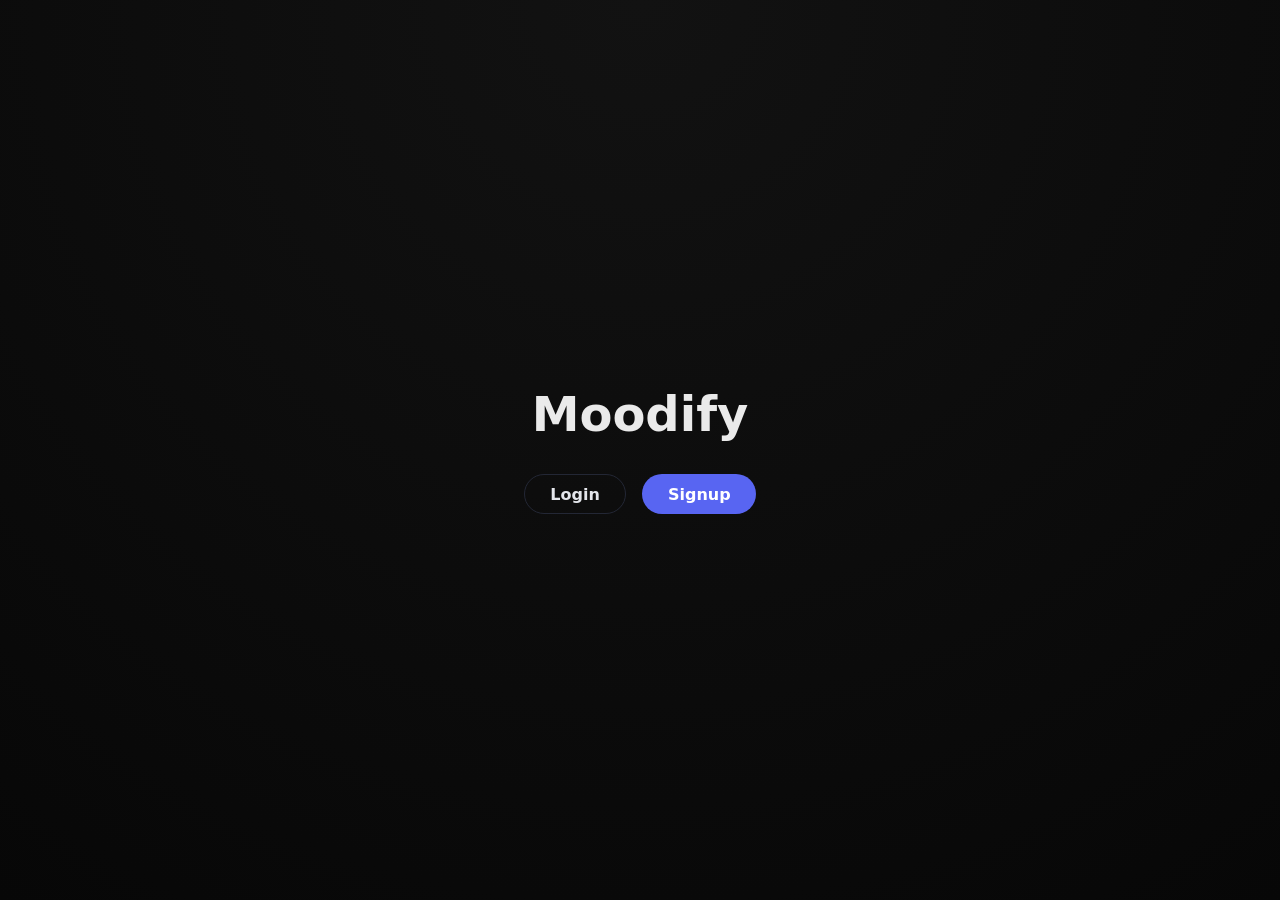
==== index.html @ 44f76113 "frist commit" ====
<!DOCTYPE html>
<html lang="en">
<head>
  <meta charset="UTF-8" />
  <meta name="viewport" content="width=device-width, initial-scale=1.0" />

  <link
    rel="stylesheet"
    href="https://fonts.googleapis.com/css2?family=Material+Symbols+Outlined"
  />

  <link rel="stylesheet" href="style/style.css" />
  <title>Moodify</title>
</head>

<body>
  <h1>Moodify</h1>

  <div class="login-container">
    <a href="/home/login.html" class="btn ghost">Login</a>
    <a href="/home/signup.html" class="btn primary">Signup</a>
  </div>
</body>
</html>
---- style/style.css ----
:root {
  --bg-main: #0F1117;
  --bg-card-soft: #232735;
  --accent: #5865F2;
  --text-main: #E4E6EB;
  --text-muted: #9CA3AF;
}

/* Reset */
* {
  margin: 0;
  padding: 0;
  box-sizing: border-box;
  font-family: system-ui, -apple-system, BlinkMacSystemFont, sans-serif;
}

/* Page background */
body {
  min-height: 100vh;
  background: var(--bg-main);
  color: var(--text-main);
  display: flex;
  align-items: center;
  justify-content: center;
  flex-direction: column;
  gap: 2rem;
}

/* Brand */
h1 {
  font-size: 3rem;
  font-weight: 700;
  text-align: center;
}

/* Buttons container */
.login-container {
  display: flex;
  gap: 1rem;
}
/* Buttons container */
.login-container {
  display: flex;
  gap: 1rem;
}

/* General button style for <a> */
.login-container .btn {
  padding: 0.6rem 1.6rem;
  border-radius: 999px;
  font-size: 1rem;
  cursor: pointer;
  border: none;
  text-decoration: none; /* removes underline */
  display: inline-flex;
  align-items: center;
  justify-content: center;
  transition: all 0.2s ease;
  font-weight: 600;
}

/* Ghost / Login button */
.login-container .ghost {
  background: transparent;
  color: var(--text-main);
  border: 1px solid var(--bg-card-soft);
}

.login-container .ghost:hover {
  background: var(--bg-card-soft);
}

/* Primary / Signup button */
.login-container .primary {
  background: var(--accent);
  color: white;
}

.login-container .primary:hover {
  opacity: 0.9;
}

/* Mobile responsiveness */
@media (max-width: 600px) {
  .login-container {
    flex-direction: column;
    align-items: center;
  }

  .login-container .btn {
    width: 80%;
    padding: 0.7rem;
    font-size: 0.95rem;
  }
}
/* Buttons general style */
.login-container button {
  padding: 0.6rem 1.6rem;
  border-radius: 999px;
  font-size: 1rem;
  cursor: pointer;
  border: none;
  transition: all 0.2s ease;
}

/* Login button (ghost style) */
#login {
  background: transparent;
  color: var(--text-main);
  border: 1px solid var(--bg-card-soft);
}

#login:hover {
  background: var(--bg-card-soft);
}

/* Signup button (primary) */
#signup {
  background: var(--accent);
  color: white;
}

#signup:hover {
  opacity: 0.9;
}

/* Mobile responsiveness */
@media (max-width: 600px) {
  h1 {
    font-size: 2rem;
  }

  .login-container button {
    padding: 0.5rem 1rem;
    font-size: 0.9rem;
  }
}
/* General auth layout */
.auth {
  width: 100%;
  min-height: 100vh;
  display: flex;
  justify-content: center;
  align-items: center;
  padding: 1rem;
  background: var(--bg-main);
}

.auth-card {
  width: 100%;
  max-width: 420px;
  background: linear-gradient(
    180deg,
    var(--bg-card),
    var(--bg-card-soft)
  );
  padding: 2rem;
  border-radius: 14px;
  box-shadow: 0 20px 40px rgba(0,0,0,0.4);
}

.auth-card h1 {
  text-align: center;
  margin-bottom: 0.5rem;
}

.subtitle {
  text-align: center;
  font-size: 0.95rem;
  color: var(--text-muted);
  margin-bottom: 1.5rem;
}

.auth-form {
  display: flex;
  flex-direction: column;
  gap: 1rem;
}

.form-group {
  display: flex;
  flex-direction: column;
}

label {
  color: var(--text-main);
  margin-bottom: 0.4rem;
  font-size: 0.85rem;
}

input {
  padding: 0.7rem 0.8rem;
  border-radius: 8px;
  border: 1px solid #2b3042;
  background: var(--bg-card-soft);
  color: var(--text-main);
  outline: none;
}

input::placeholder {
  color: var(--text-muted);
}

input:focus {
  border-color: var(--accent);
}

/* Button */
.btn-primary {
  padding: 0.75rem;
  border-radius: 10px;
  background: var(--accent);
  color: white;
  font-size: 1rem;
  font-weight: 600;
  border: none;
  cursor: pointer;
  transition: 0.2s ease;
}

.btn-primary:hover {
  opacity: 0.9;
}

/* Switch text */
.switch {
  margin-top: 1.2rem;
  font-size: 0.9rem;
  text-align: center;
}

.switch a {
  color: var(--accent);
  text-decoration: none;
}

.switch a:hover {
  text-decoration: underline;
}

/* Mobile responsiveness */
@media (max-width: 600px) {
  .auth-card {
    padding: 1.5rem;
  }

  .btn-primary {
    font-size: 0.95rem;
  }
}
* {
  margin: 0;
  padding: 0;
  box-sizing: border-box;
  font-family: "Inter", system-ui, sans-serif;
}

body {
  background: radial-gradient(circle at top, #121212, #070707);
  color: #eaeaea;
  min-height: 100vh;
}

.app {
  display: grid;
  grid-template-columns: 1.2fr 1fr;
  min-height: 100vh;
}

/* MUSIC PANEL */
.music-panel {
  padding: 3rem;
  background: linear-gradient(
    180deg,
    rgba(255, 255, 255, 0.05),
    rgba(255, 255, 255, 0.01)
  );
}

.music-panel h1 {
  font-size: 2.5rem;
  font-weight: 700;
}

.subtitle {
  margin-top: 0.5rem;
  opacity: 0.7;
}

.mood-card {
  margin-top: 2.5rem;
  padding: 1.5rem;
  border-radius: 16px;
  background: rgba(255, 255, 255, 0.08);
  backdrop-filter: blur(10px);
}

.player-placeholder {
  margin-top: 3rem;
  height: 120px;
  border-radius: 20px;
  background: rgba(255, 255, 255, 0.04);
  display: flex;
  align-items: center;
  justify-content: center;
  opacity: 0.6;
}

/* CHAT PANEL */
.chat-panel {
  display: flex;
  align-items: center;
  justify-content: center;
}

.chat-card {
  width: 80%;
  padding: 2.5rem;
  border-radius: 24px;
  background: rgba(255, 255, 255, 0.06);
  backdrop-filter: blur(14px);
  text-align: center;
}

.chat-card h2 {
  font-size: 1.8rem;
}

.chat-card p {
  margin: 1rem 0 2rem;
  opacity: 0.75;
}

.enter-chat-btn {
  display: inline-block;
  padding: 0.9rem 2rem;
  border-radius: 999px;
  background: linear-gradient(135deg, #7f5af0, #2cb67d);
  color: #fff;
  text-decoration: none;
  font-weight: 600;
  transition: transform 0.2s ease, opacity 0.2s ease;
}

.enter-chat-btn:hover {
  transform: translateY(-2px);
  opacity: 0.9;
}
/* ---------- MOBILE RESPONSIVENESS ---------- */
@media (max-width: 768px) {
  .app {
    grid-template-columns: 1fr;
  }

  .music-panel {
    padding: 2rem;
  }

  .music-panel h1 {
    font-size: 2rem;
  }

  .chat-panel {
    padding: 2rem;
  }

  .chat-card {
    width: 100%;
    padding: 2rem;
  }

  .player-placeholder {
    height: 90px;
  }
}

/* Small phones */
@media (max-width: 480px) {
  .music-panel h1 {
    font-size: 1.8rem;
  }

  .chat-card h2 {
    font-size: 1.5rem;
  }

  .enter-chat-btn {
    width: 100%;
    padding: 1rem;
  }
}

/* HEADER */
.chat-header {
  padding: 1.2rem;
  display: flex;
  align-items: center;
  gap: 1rem;
  border-bottom: 1px solid rgba(255, 255, 255, 0.08);
}

.back-btn {
  color: #7f5af0;
  text-decoration: none;
  font-weight: 500;
}

/* CHAT BODY */
.chat-container {
  flex: 1;
  padding: 1.5rem;
  display: flex;
  flex-direction: column;
  gap: 1rem;
  overflow-y: auto;
}

/* MESSAGES */
.message {
  max-width: 70%;
  padding: 0.9rem 1.2rem;
  border-radius: 18px;
  line-height: 1.4;
}

.message.other {
  background: rgba(255, 255, 255, 0.08);
  align-self: flex-start;
}

.message.me {
  background: linear-gradient(135deg, #7f5af0, #2cb67d);
  align-self: flex-end;
}

/* INPUT */
.chat-input {
  padding: 1rem;
  display: flex;
  gap: 0.8rem;
  border-top: 1px solid rgba(255, 255, 255, 0.08);
}

.chat-input input {
  flex: 1;
  padding: 0.9rem 1rem;
  border-radius: 999px;
  border: none;
  outline: none;
  background: rgba(255, 255, 255, 0.08);
  color: #fff;
}

.chat-input button {
  padding: 0.9rem 1.4rem;
  border-radius: 999px;
  border: none;
  background: #7f5af0;
  color: #fff;
  font-weight: 600;
  cursor: pointer;
}

/* MOBILE */
@media (max-width: 480px) {
  .message {
    max-width: 85%;
  }
}
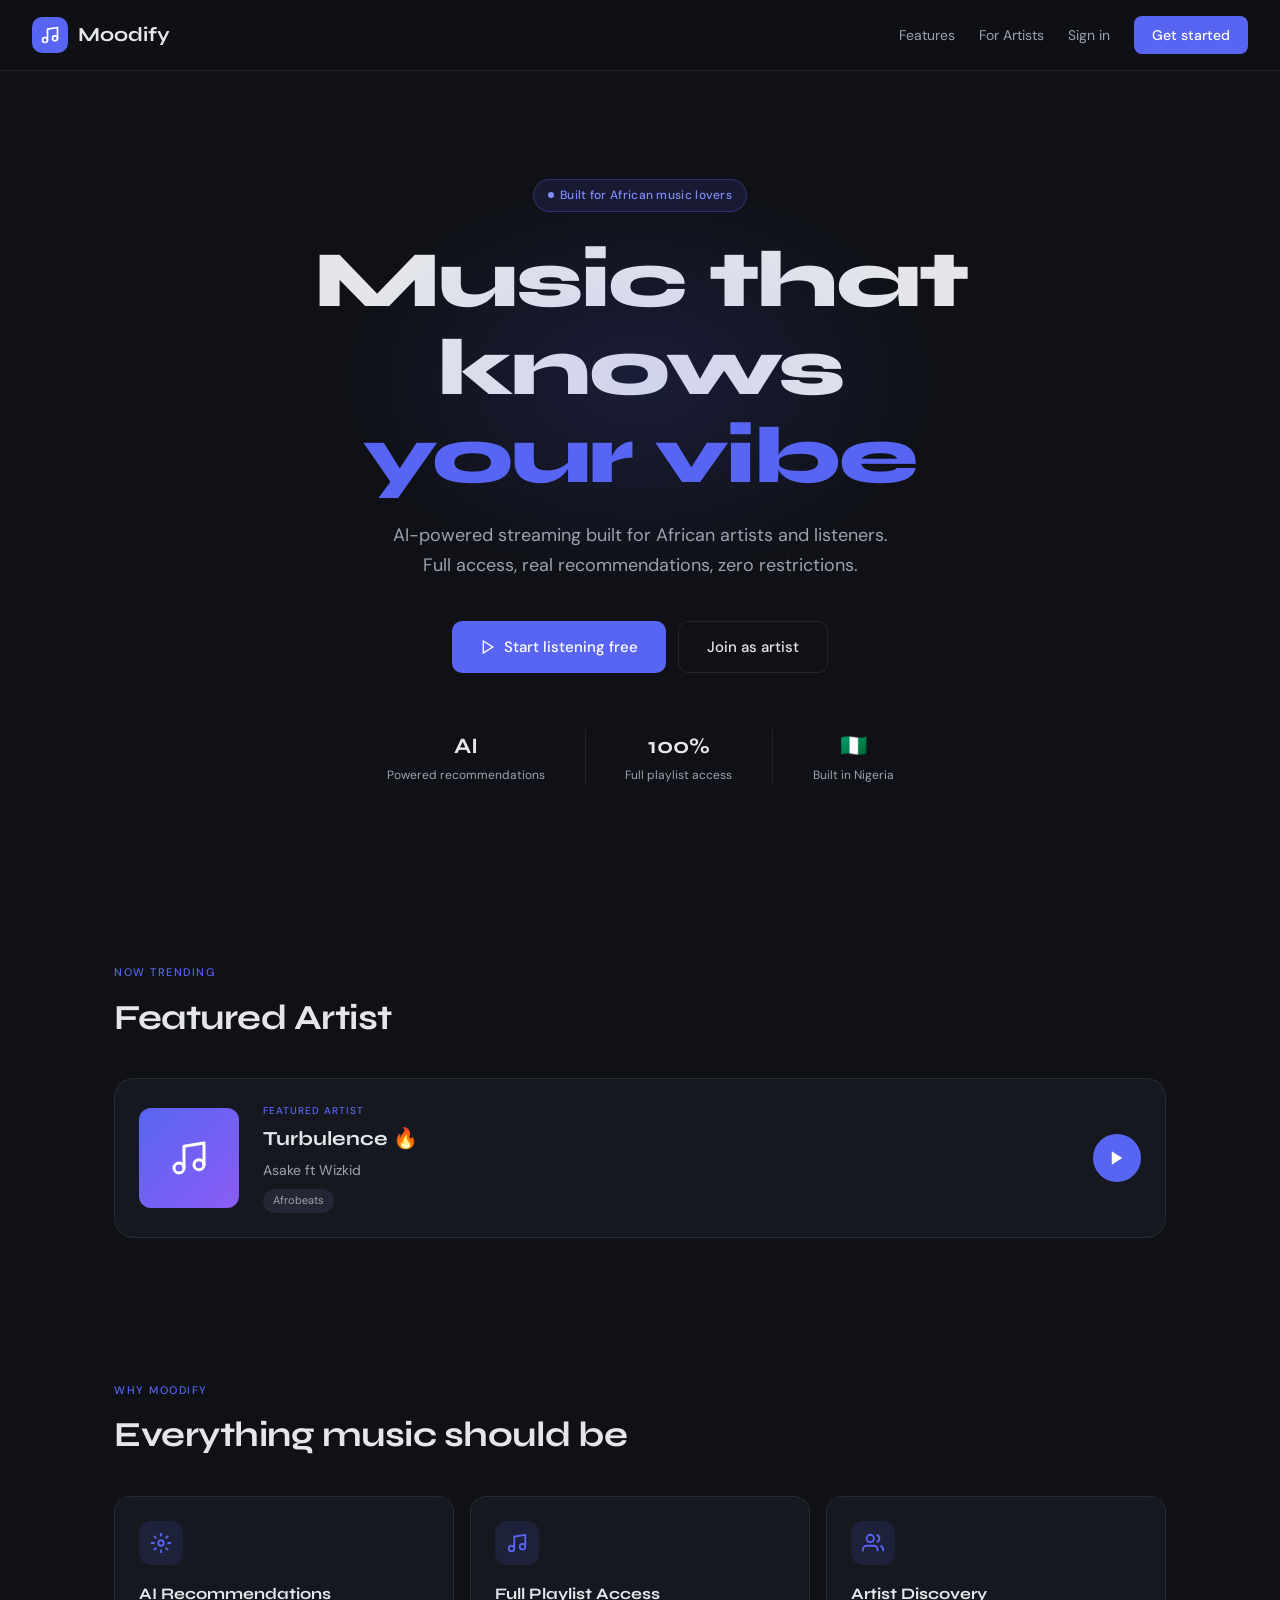
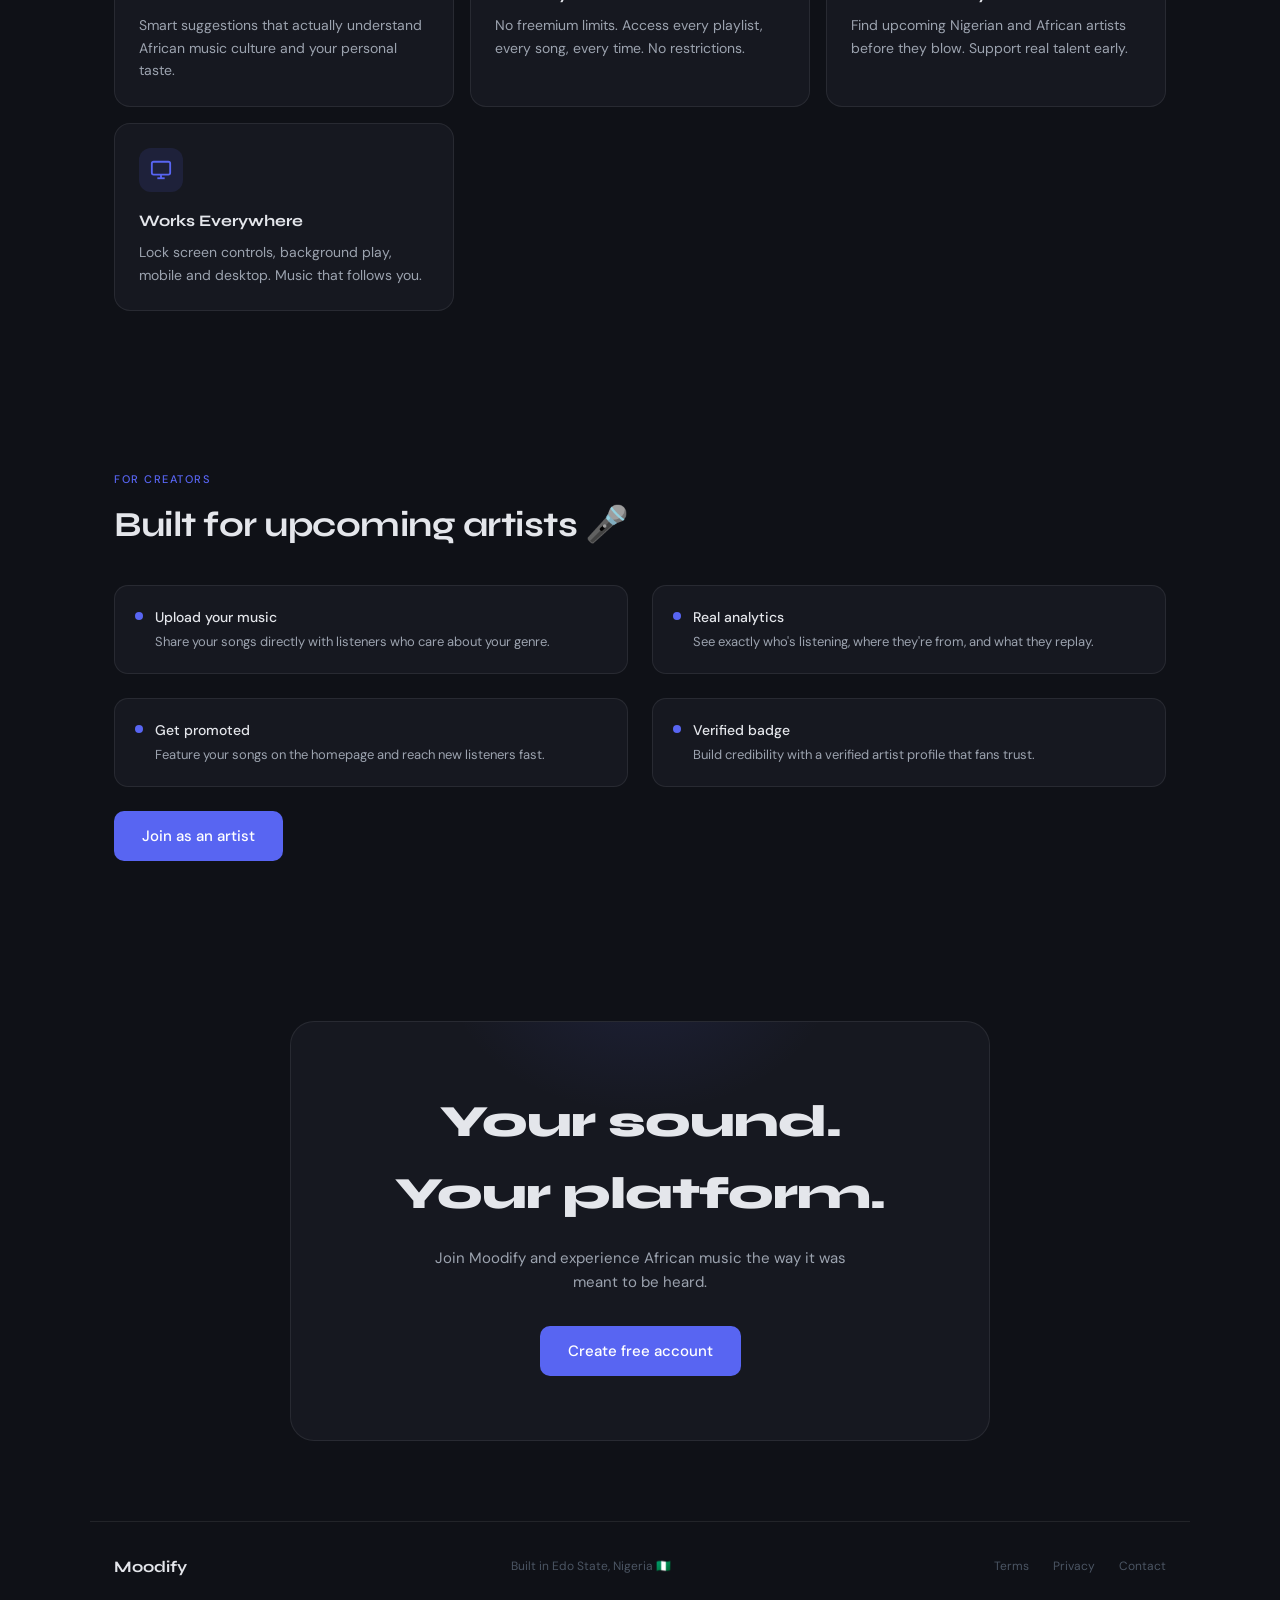
==== commit 1d0388ca: "modified authentication ui" ====
--- a/index.html
+++ b/index.html
@@ -2,23 +2,742 @@
 <html lang="en">
 <head>
   <meta charset="UTF-8" />
-  <meta name="viewport" content="width=device-width, initial-scale=1.0" />
-
-  <link
-    rel="stylesheet"
-    href="https://fonts.googleapis.com/css2?family=Material+Symbols+Outlined"
-  />
-
-  <link rel="stylesheet" href="style/style.css" />
-  <title>Moodify</title>
+  <meta name="viewport" content="width=device-width, initial-scale=1.0"/>
+  <title>Moodify — African Music, Elevated</title>
+  <link href="https://fonts.googleapis.com/css2?family=Syne:wght@400;500;700;800&family=DM+Sans:wght@300;400;500&display=swap" rel="stylesheet"/>
+  <style>
+    *, *::before, *::after { box-sizing: border-box; margin: 0; padding: 0; }
+
+    :root {
+      --bg-main: #0F1117;
+      --bg-card: #161820;
+      --bg-card-soft: #232735;
+      --accent: #5865F2;
+      --accent-hover: #4752C4;
+      --accent-soft: rgba(88,101,242,0.12);
+      --text-main: #E4E6EB;
+      --text-muted: #9CA3AF;
+      --text-faint: #4B5563;
+      --border: rgba(255,255,255,0.08);
+      --border-soft: rgba(255,255,255,0.05);
+    }
+
+    html { scroll-behavior: smooth; }
+
+    body {
+      background: var(--bg-main);
+      color: var(--text-main);
+      font-family: 'DM Sans', sans-serif;
+      line-height: 1.6;
+      overflow-x: hidden;
+    }
+
+    /* ── NAV ── */
+    nav {
+      position: fixed;
+      top: 0; left: 0; right: 0;
+      z-index: 100;
+      display: flex;
+      align-items: center;
+      justify-content: space-between;
+      padding: 1rem 2rem;
+      background: rgba(15,17,23,0.85);
+      backdrop-filter: blur(12px);
+      border-bottom: 0.5px solid var(--border);
+    }
+
+    .nav-logo {
+      display: flex;
+      align-items: center;
+      gap: 10px;
+      text-decoration: none;
+    }
+
+    .nav-logo-icon {
+      width: 36px;
+      height: 36px;
+      background: var(--accent);
+      border-radius: 10px;
+      display: flex;
+      align-items: center;
+      justify-content: center;
+    }
+
+    .nav-logo-text {
+      font-family: 'Syne', sans-serif;
+      font-size: 20px;
+      font-weight: 700;
+      color: var(--text-main);
+    }
+
+    .nav-links {
+      display: flex;
+      align-items: center;
+      gap: 1.5rem;
+    }
+
+    .nav-link {
+      font-size: 14px;
+      color: var(--text-muted);
+      text-decoration: none;
+      transition: color 0.2s;
+    }
+
+    .nav-link:hover { color: var(--text-main); }
+
+    .nav-cta {
+      background: var(--accent);
+      color: #fff;
+      border: none;
+      border-radius: 8px;
+      padding: 8px 18px;
+      font-family: 'DM Sans', sans-serif;
+      font-size: 14px;
+      font-weight: 500;
+      cursor: pointer;
+      text-decoration: none;
+      transition: background 0.2s;
+    }
+
+    .nav-cta:hover { background: var(--accent-hover); }
+
+    /* ── HERO ── */
+    .hero {
+      min-height: 100vh;
+      display: flex;
+      flex-direction: column;
+      align-items: center;
+      justify-content: center;
+      text-align: center;
+      padding: 8rem 1.5rem 4rem;
+      position: relative;
+    }
+
+    .hero-glow {
+      position: absolute;
+      top: 20%;
+      left: 50%;
+      transform: translateX(-50%);
+      width: 600px;
+      height: 400px;
+      background: radial-gradient(ellipse, rgba(88,101,242,0.15) 0%, transparent 70%);
+      pointer-events: none;
+    }
+
+    .hero-badge {
+      display: inline-flex;
+      align-items: center;
+      gap: 6px;
+      background: var(--accent-soft);
+      border: 0.5px solid rgba(88,101,242,0.3);
+      border-radius: 100px;
+      padding: 6px 14px;
+      font-size: 12px;
+      color: #818CF8;
+      font-weight: 500;
+      margin-bottom: 1.5rem;
+      letter-spacing: 0.3px;
+    }
+
+    .hero-badge-dot {
+      width: 6px;
+      height: 6px;
+      background: #818CF8;
+      border-radius: 50%;
+      animation: pulse 2s infinite;
+    }
+
+    @keyframes pulse {
+      0%, 100% { opacity: 1; }
+      50% { opacity: 0.3; }
+    }
+
+    .hero-title {
+      font-family: 'Syne', sans-serif;
+      font-size: clamp(2.5rem, 7vw, 5rem);
+      font-weight: 800;
+      line-height: 1.1;
+      letter-spacing: -2px;
+      margin-bottom: 1.25rem;
+      max-width: 800px;
+    }
+
+    .hero-title-accent { color: var(--accent); }
+
+    .hero-subtitle {
+      font-size: clamp(15px, 2vw, 18px);
+      color: var(--text-muted);
+      max-width: 520px;
+      margin: 0 auto 2.5rem;
+      line-height: 1.7;
+    }
+
+    .hero-btns {
+      display: flex;
+      gap: 12px;
+      justify-content: center;
+      flex-wrap: wrap;
+    }
+
+    .btn-primary {
+      background: var(--accent);
+      color: #fff;
+      border: none;
+      border-radius: 10px;
+      padding: 13px 28px;
+      font-family: 'DM Sans', sans-serif;
+      font-size: 15px;
+      font-weight: 500;
+      cursor: pointer;
+      text-decoration: none;
+      transition: all 0.2s;
+      display: inline-flex;
+      align-items: center;
+      gap: 8px;
+    }
+
+    .btn-primary:hover {
+      background: var(--accent-hover);
+      transform: translateY(-2px);
+    }
+
+    .btn-secondary {
+      background: transparent;
+      color: var(--text-main);
+      border: 0.5px solid var(--border);
+      border-radius: 10px;
+      padding: 13px 28px;
+      font-family: 'DM Sans', sans-serif;
+      font-size: 15px;
+      font-weight: 500;
+      cursor: pointer;
+      text-decoration: none;
+      transition: all 0.2s;
+    }
+
+    .btn-secondary:hover {
+      border-color: rgba(255,255,255,0.2);
+      background: rgba(255,255,255,0.03);
+    }
+
+    .hero-stats {
+      display: flex;
+      gap: 2.5rem;
+      justify-content: center;
+      margin-top: 3.5rem;
+      flex-wrap: wrap;
+    }
+
+    .stat {
+      text-align: center;
+    }
+
+    .stat-number {
+      font-family: 'Syne', sans-serif;
+      font-size: 22px;
+      font-weight: 700;
+      color: var(--text-main);
+    }
+
+    .stat-label {
+      font-size: 12px;
+      color: var(--text-muted);
+      margin-top: 2px;
+    }
+
+    .stat-divider {
+      width: 0.5px;
+      background: var(--border);
+      align-self: stretch;
+    }
+
+    /* ── FEATURED ARTIST ── */
+    .featured-section {
+      padding: 4rem 1.5rem;
+      max-width: 1100px;
+      margin: 0 auto;
+    }
+
+    .section-label {
+      font-size: 11px;
+      font-weight: 500;
+      color: var(--accent);
+      letter-spacing: 1.5px;
+      text-transform: uppercase;
+      margin-bottom: 0.5rem;
+    }
+
+    .section-title {
+      font-family: 'Syne', sans-serif;
+      font-size: clamp(1.5rem, 3vw, 2.2rem);
+      font-weight: 700;
+      margin-bottom: 2rem;
+      letter-spacing: -0.5px;
+    }
+
+    .featured-card {
+      background: var(--bg-card);
+      border: 0.5px solid var(--border);
+      border-radius: 20px;
+      padding: 1.5rem;
+      display: flex;
+      align-items: center;
+      gap: 1.5rem;
+      flex-wrap: wrap;
+    }
+
+    .featured-cover {
+      width: 100px;
+      height: 100px;
+      border-radius: 12px;
+      background: linear-gradient(135deg, #5865F2, #8B5CF6);
+      display: flex;
+      align-items: center;
+      justify-content: center;
+      flex-shrink: 0;
+    }
+
+    .featured-info { flex: 1; min-width: 180px; }
+
+    .featured-tag {
+      font-size: 10px;
+      font-weight: 500;
+      color: var(--accent);
+      letter-spacing: 1px;
+      text-transform: uppercase;
+      margin-bottom: 4px;
+    }
+
+    .featured-title {
+      font-family: 'Syne', sans-serif;
+      font-size: 20px;
+      font-weight: 700;
+      margin-bottom: 4px;
+    }
+
+    .featured-artist {
+      font-size: 14px;
+      color: var(--text-muted);
+    }
+
+    .featured-genre {
+      display: inline-block;
+      background: var(--bg-card-soft);
+      border-radius: 100px;
+      padding: 3px 10px;
+      font-size: 11px;
+      color: var(--text-muted);
+      margin-top: 8px;
+    }
+
+    .play-btn {
+      width: 48px;
+      height: 48px;
+      background: var(--accent);
+      border: none;
+      border-radius: 50%;
+      display: flex;
+      align-items: center;
+      justify-content: center;
+      cursor: pointer;
+      transition: all 0.2s;
+      flex-shrink: 0;
+    }
+
+    .play-btn:hover {
+      background: var(--accent-hover);
+      transform: scale(1.08);
+    }
+
+    /* ── FEATURES ── */
+    .features-section {
+      padding: 5rem 1.5rem;
+      max-width: 1100px;
+      margin: 0 auto;
+    }
+
+    .features-grid {
+      display: grid;
+      grid-template-columns: repeat(auto-fit, minmax(280px, 1fr));
+      gap: 16px;
+      margin-top: 2rem;
+    }
+
+    .feature-card {
+      background: var(--bg-card);
+      border: 0.5px solid var(--border);
+      border-radius: 16px;
+      padding: 1.5rem;
+      transition: border-color 0.2s;
+    }
+
+    .feature-card:hover {
+      border-color: rgba(88,101,242,0.3);
+    }
+
+    .feature-icon {
+      width: 44px;
+      height: 44px;
+      background: var(--accent-soft);
+      border-radius: 12px;
+      display: flex;
+      align-items: center;
+      justify-content: center;
+      margin-bottom: 1rem;
+    }
+
+    .feature-title {
+      font-family: 'Syne', sans-serif;
+      font-size: 16px;
+      font-weight: 700;
+      margin-bottom: 0.5rem;
+    }
+
+    .feature-desc {
+      font-size: 14px;
+      color: var(--text-muted);
+      line-height: 1.6;
+    }
+
+    /* ── FOR ARTISTS ── */
+    .artists-section {
+      padding: 5rem 1.5rem;
+      max-width: 1100px;
+      margin: 0 auto;
+    }
+
+    .artists-grid {
+      display: grid;
+      grid-template-columns: 1fr 1fr;
+      gap: 1.5rem;
+      margin-top: 2rem;
+    }
+
+    .artist-perk {
+      background: var(--bg-card);
+      border: 0.5px solid var(--border);
+      border-radius: 14px;
+      padding: 1.25rem;
+      display: flex;
+      gap: 12px;
+      align-items: flex-start;
+    }
+
+    .perk-dot {
+      width: 8px;
+      height: 8px;
+      background: var(--accent);
+      border-radius: 50%;
+      margin-top: 6px;
+      flex-shrink: 0;
+    }
+
+    .perk-title {
+      font-size: 14px;
+      font-weight: 500;
+      margin-bottom: 4px;
+    }
+
+    .perk-desc {
+      font-size: 13px;
+      color: var(--text-muted);
+    }
+
+    /* ── CTA SECTION ── */
+    .cta-section {
+      padding: 5rem 1.5rem;
+      text-align: center;
+    }
+
+    .cta-card {
+      background: var(--bg-card);
+      border: 0.5px solid var(--border);
+      border-radius: 24px;
+      padding: 4rem 2rem;
+      max-width: 700px;
+      margin: 0 auto;
+      position: relative;
+      overflow: hidden;
+    }
+
+    .cta-glow {
+      position: absolute;
+      top: -50%;
+      left: 50%;
+      transform: translateX(-50%);
+      width: 400px;
+      height: 300px;
+      background: radial-gradient(ellipse, rgba(88,101,242,0.12) 0%, transparent 70%);
+      pointer-events: none;
+    }
+
+    .cta-title {
+      font-family: 'Syne', sans-serif;
+      font-size: clamp(1.8rem, 4vw, 2.8rem);
+      font-weight: 800;
+      letter-spacing: -1px;
+      margin-bottom: 1rem;
+    }
+
+    .cta-sub {
+      font-size: 15px;
+      color: var(--text-muted);
+      margin-bottom: 2rem;
+      max-width: 420px;
+      margin-left: auto;
+      margin-right: auto;
+    }
+
+    /* ── FOOTER ── */
+    footer {
+      border-top: 0.5px solid var(--border);
+      padding: 2rem 1.5rem;
+      display: flex;
+      align-items: center;
+      justify-content: space-between;
+      flex-wrap: wrap;
+      gap: 1rem;
+      max-width: 1100px;
+      margin: 0 auto;
+    }
+
+    .footer-logo {
+      font-family: 'Syne', sans-serif;
+      font-size: 16px;
+      font-weight: 700;
+      color: var(--text-main);
+    }
+
+    .footer-text {
+      font-size: 12px;
+      color: var(--text-faint);
+    }
+
+    .footer-links {
+      display: flex;
+      gap: 1.5rem;
+    }
+
+    .footer-link {
+      font-size: 12px;
+      color: var(--text-faint);
+      text-decoration: none;
+      transition: color 0.2s;
+    }
+
+    .footer-link:hover { color: var(--text-muted); }
+
+    /* ── RESPONSIVE ── */
+    @media (max-width: 600px) {
+      nav { padding: 1rem; }
+      .nav-links { gap: 1rem; }
+      .artists-grid { grid-template-columns: 1fr; }
+      .stat-divider { display: none; }
+    }
+  </style>
 </head>
-
 <body>
-  <h1>Moodify</h1>
-
-  <div class="login-container">
-    <a href="/home/login.html" class="btn ghost">Login</a>
-    <a href="/home/signup.html" class="btn primary">Signup</a>
-  </div>
+
+  <!-- NAV -->
+  <nav>
+    <a href="#" class="nav-logo">
+      <div class="nav-logo-icon">
+        <svg width="20" height="20" viewBox="0 0 24 24" fill="none">
+          <path d="M9 18V5l12-2v13" stroke="white" stroke-width="2" stroke-linecap="round" stroke-linejoin="round"/>
+          <circle cx="6" cy="18" r="3" stroke="white" stroke-width="2"/>
+          <circle cx="18" cy="16" r="3" stroke="white" stroke-width="2"/>
+        </svg>
+      </div>
+      <span class="nav-logo-text">Moodify</span>
+    </a>
+    <div class="nav-links">
+      <a href="#features" class="nav-link">Features</a>
+      <a href="#artists" class="nav-link">For Artists</a>
+      <a href="/home/login.html" class="nav-link">Sign in</a>
+      <a href="/home/signup.html" class="nav-cta">Get started</a>
+    </div>
+  </nav>
+
+  <!-- HERO -->
+  <section class="hero">
+    <div class="hero-glow"></div>
+    <div class="hero-badge">
+      <div class="hero-badge-dot"></div>
+      Built for African music lovers
+    </div>
+    <h1 class="hero-title">
+      Music that knows<br/>
+      <span class="hero-title-accent">your vibe</span>
+    </h1>
+    <p class="hero-subtitle">
+      AI-powered streaming built for African artists and listeners.
+      Full access, real recommendations, zero restrictions.
+    </p>
+    <div class="hero-btns">
+      <a href="signup.html" class="btn-primary">
+        <svg width="16" height="16" viewBox="0 0 24 24" fill="none" stroke="currentColor" stroke-width="2">
+          <polygon points="5 3 19 12 5 21 5 3"/>
+        </svg>
+        Start listening free
+      </a>
+      <a href="signup.html" class="btn-secondary">Join as artist</a>
+    </div>
+    <div class="hero-stats">
+      <div class="stat">
+        <div class="stat-number">AI</div>
+        <div class="stat-label">Powered recommendations</div>
+      </div>
+      <div class="stat-divider"></div>
+      <div class="stat">
+        <div class="stat-number">100%</div>
+        <div class="stat-label">Full playlist access</div>
+      </div>
+      <div class="stat-divider"></div>
+      <div class="stat">
+        <div class="stat-number">🇳🇬</div>
+        <div class="stat-label">Built in Nigeria</div>
+      </div>
+    </div>
+  </section>
+
+  <!-- FEATURED ARTIST -->
+  <section class="featured-section">
+    <div class="section-label">Now Trending</div>
+    <h2 class="section-title">Featured Artist</h2>
+    <div class="featured-card">
+      <div class="featured-cover">
+        <svg width="40" height="40" viewBox="0 0 24 24" fill="none">
+          <path d="M9 18V5l12-2v13" stroke="white" stroke-width="1.8" stroke-linecap="round" stroke-linejoin="round"/>
+          <circle cx="6" cy="18" r="3" stroke="white" stroke-width="1.8"/>
+          <circle cx="18" cy="16" r="3" stroke="white" stroke-width="1.8"/>
+        </svg>
+      </div>
+      <div class="featured-info">
+        <div class="featured-tag">Featured Artist</div>
+        <div class="featured-title">Turbulence 🔥</div>
+        <div class="featured-artist">Asake ft Wizkid</div>
+        <span class="featured-genre">Afrobeats</span>
+      </div>
+      <button class="play-btn">
+        <svg width="18" height="18" viewBox="0 0 24 24" fill="white">
+          <polygon points="5 3 19 12 5 21 5 3"/>
+        </svg>
+      </button>
+    </div>
+  </section>
+
+  <!-- FEATURES -->
+  <section class="features-section" id="features">
+    <div class="section-label">Why Moodify</div>
+    <h2 class="section-title">Everything music should be</h2>
+    <div class="features-grid">
+      <div class="feature-card">
+        <div class="feature-icon">
+          <svg width="22" height="22" viewBox="0 0 24 24" fill="none" stroke="#5865F2" stroke-width="2">
+            <circle cx="12" cy="12" r="3"/>
+            <path d="M12 1v4M12 19v4M4.22 4.22l2.83 2.83M16.95 16.95l2.83 2.83M1 12h4M19 12h4M4.22 19.78l2.83-2.83M16.95 7.05l2.83-2.83"/>
+          </svg>
+        </div>
+        <div class="feature-title">AI Recommendations</div>
+        <div class="feature-desc">Smart suggestions that actually understand African music culture and your personal taste.</div>
+      </div>
+      <div class="feature-card">
+        <div class="feature-icon">
+          <svg width="22" height="22" viewBox="0 0 24 24" fill="none" stroke="#5865F2" stroke-width="2">
+            <path d="M9 18V5l12-2v13"/>
+            <circle cx="6" cy="18" r="3"/>
+            <circle cx="18" cy="16" r="3"/>
+          </svg>
+        </div>
+        <div class="feature-title">Full Playlist Access</div>
+        <div class="feature-desc">No freemium limits. Access every playlist, every song, every time. No restrictions.</div>
+      </div>
+      <div class="feature-card">
+        <div class="feature-icon">
+          <svg width="22" height="22" viewBox="0 0 24 24" fill="none" stroke="#5865F2" stroke-width="2">
+            <path d="M17 21v-2a4 4 0 00-4-4H5a4 4 0 00-4 4v2"/>
+            <circle cx="9" cy="7" r="4"/>
+            <path d="M23 21v-2a4 4 0 00-3-3.87M16 3.13a4 4 0 010 7.75"/>
+          </svg>
+        </div>
+        <div class="feature-title">Artist Discovery</div>
+        <div class="feature-desc">Find upcoming Nigerian and African artists before they blow. Support real talent early.</div>
+      </div>
+      <div class="feature-card">
+        <div class="feature-icon">
+          <svg width="22" height="22" viewBox="0 0 24 24" fill="none" stroke="#5865F2" stroke-width="2">
+            <rect x="2" y="3" width="20" height="14" rx="2" ry="2"/>
+            <line x1="8" y1="21" x2="16" y2="21"/>
+            <line x1="12" y1="17" x2="12" y2="21"/>
+          </svg>
+        </div>
+        <div class="feature-title">Works Everywhere</div>
+        <div class="feature-desc">Lock screen controls, background play, mobile and desktop. Music that follows you.</div>
+      </div>
+    </div>
+  </section>
+
+  <!-- FOR ARTISTS -->
+  <section class="artists-section" id="artists">
+    <div class="section-label">For Creators</div>
+    <h2 class="section-title">Built for upcoming artists 🎤</h2>
+    <div class="artists-grid">
+      <div class="artist-perk">
+        <div class="perk-dot"></div>
+        <div>
+          <div class="perk-title">Upload your music</div>
+          <div class="perk-desc">Share your songs directly with listeners who care about your genre.</div>
+        </div>
+      </div>
+      <div class="artist-perk">
+        <div class="perk-dot"></div>
+        <div>
+          <div class="perk-title">Real analytics</div>
+          <div class="perk-desc">See exactly who's listening, where they're from, and what they replay.</div>
+        </div>
+      </div>
+      <div class="artist-perk">
+        <div class="perk-dot"></div>
+        <div>
+          <div class="perk-title">Get promoted</div>
+          <div class="perk-desc">Feature your songs on the homepage and reach new listeners fast.</div>
+        </div>
+      </div>
+      <div class="artist-perk">
+        <div class="perk-dot"></div>
+        <div>
+          <div class="perk-title">Verified badge</div>
+          <div class="perk-desc">Build credibility with a verified artist profile that fans trust.</div>
+        </div>
+      </div>
+    </div>
+    <div style="margin-top: 1.5rem;">
+      <a href="/home/signup.html" class="btn-primary">Join as an artist</a>
+    </div>
+  </section>
+
+  <!-- CTA -->
+  <section class="cta-section">
+    <div class="cta-card">
+      <div class="cta-glow"></div>
+      <h2 class="cta-title">Your sound.<br/>Your platform.</h2>
+      <p class="cta-sub">Join Moodify and experience African music the way it was meant to be heard.</p>
+      <a href="/home/signup.html" class="btn-primary">
+        Create free account
+      </a>
+    </div>
+  </section>
+
+  <!-- FOOTER -->
+  <footer>
+    <div class="footer-logo">Moodify</div>
+    <div class="footer-text">Built in Edo State, Nigeria 🇳🇬</div>
+    <div class="footer-links">
+      <a href="#" class="footer-link">Terms</a>
+      <a href="#" class="footer-link">Privacy</a>
+      <a href="#" class="footer-link">Contact</a>
+    </div>
+  </footer>
+
 </body>
 </html>
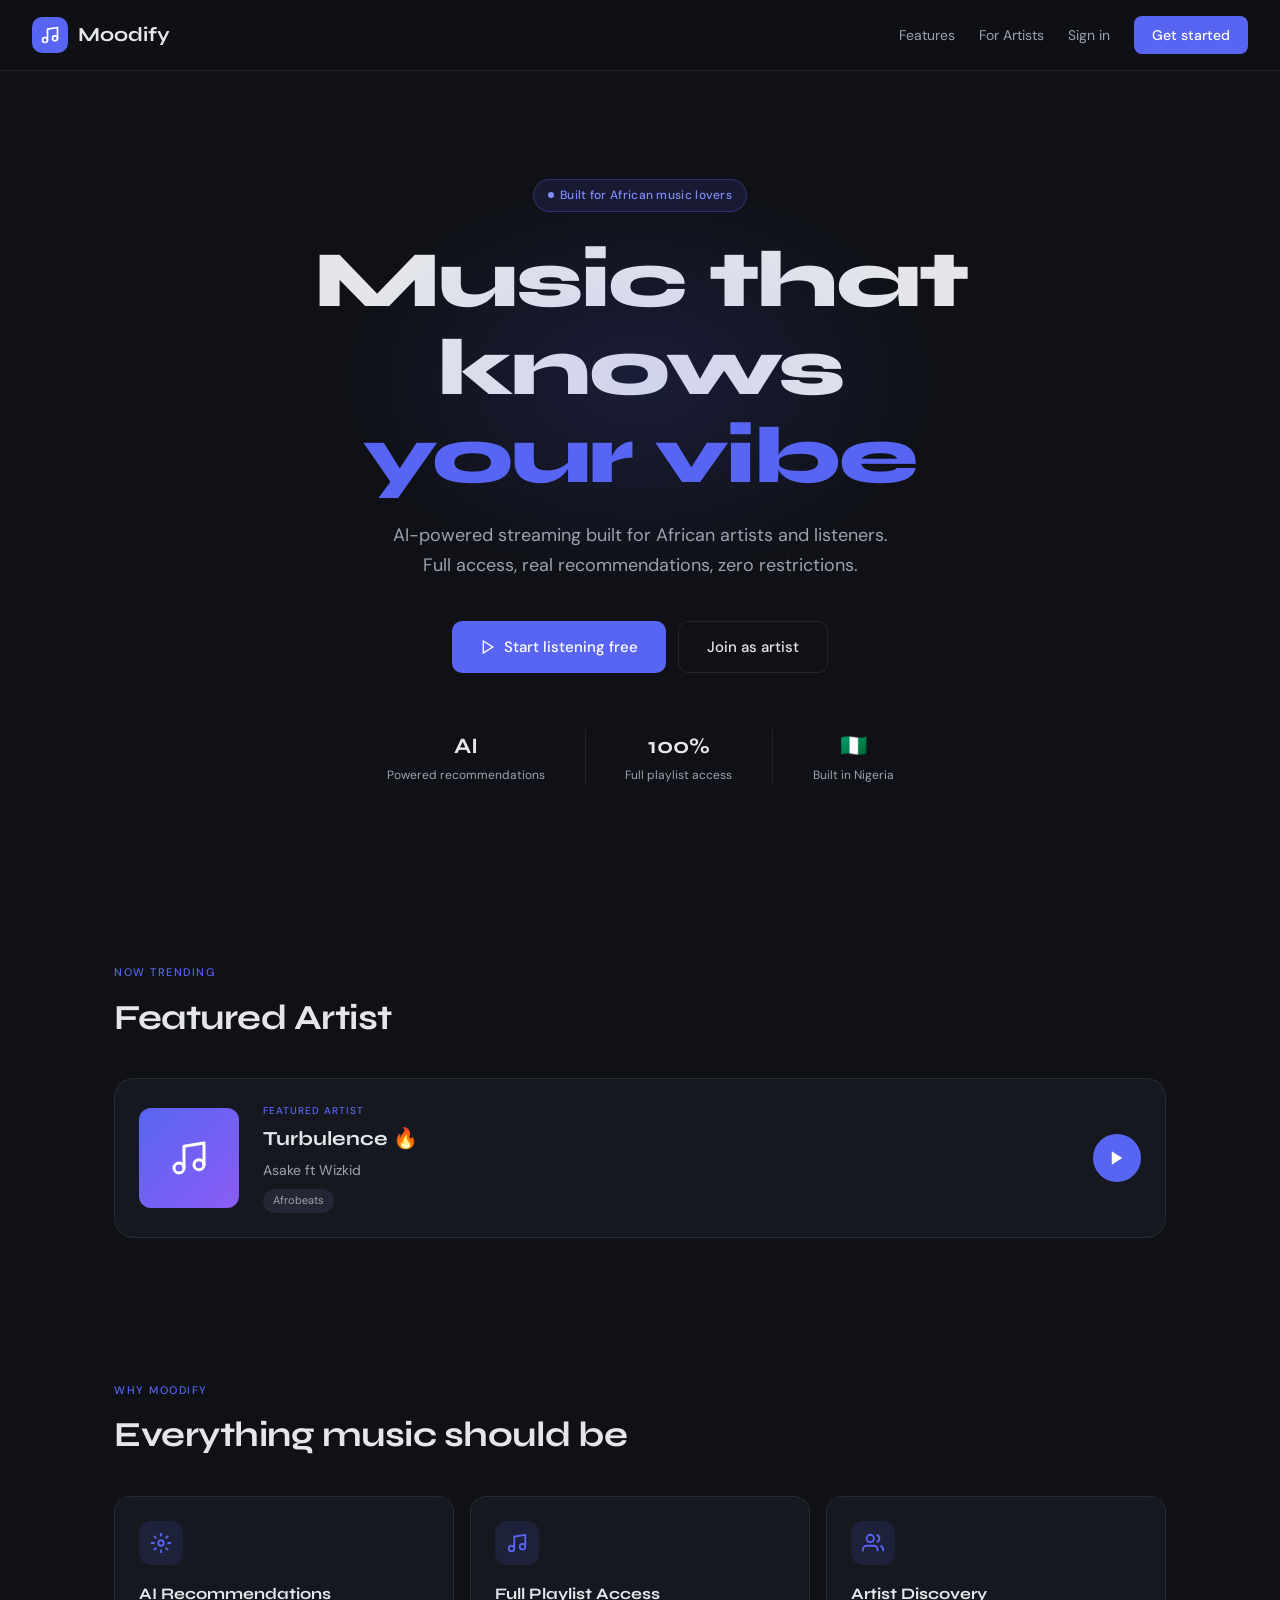
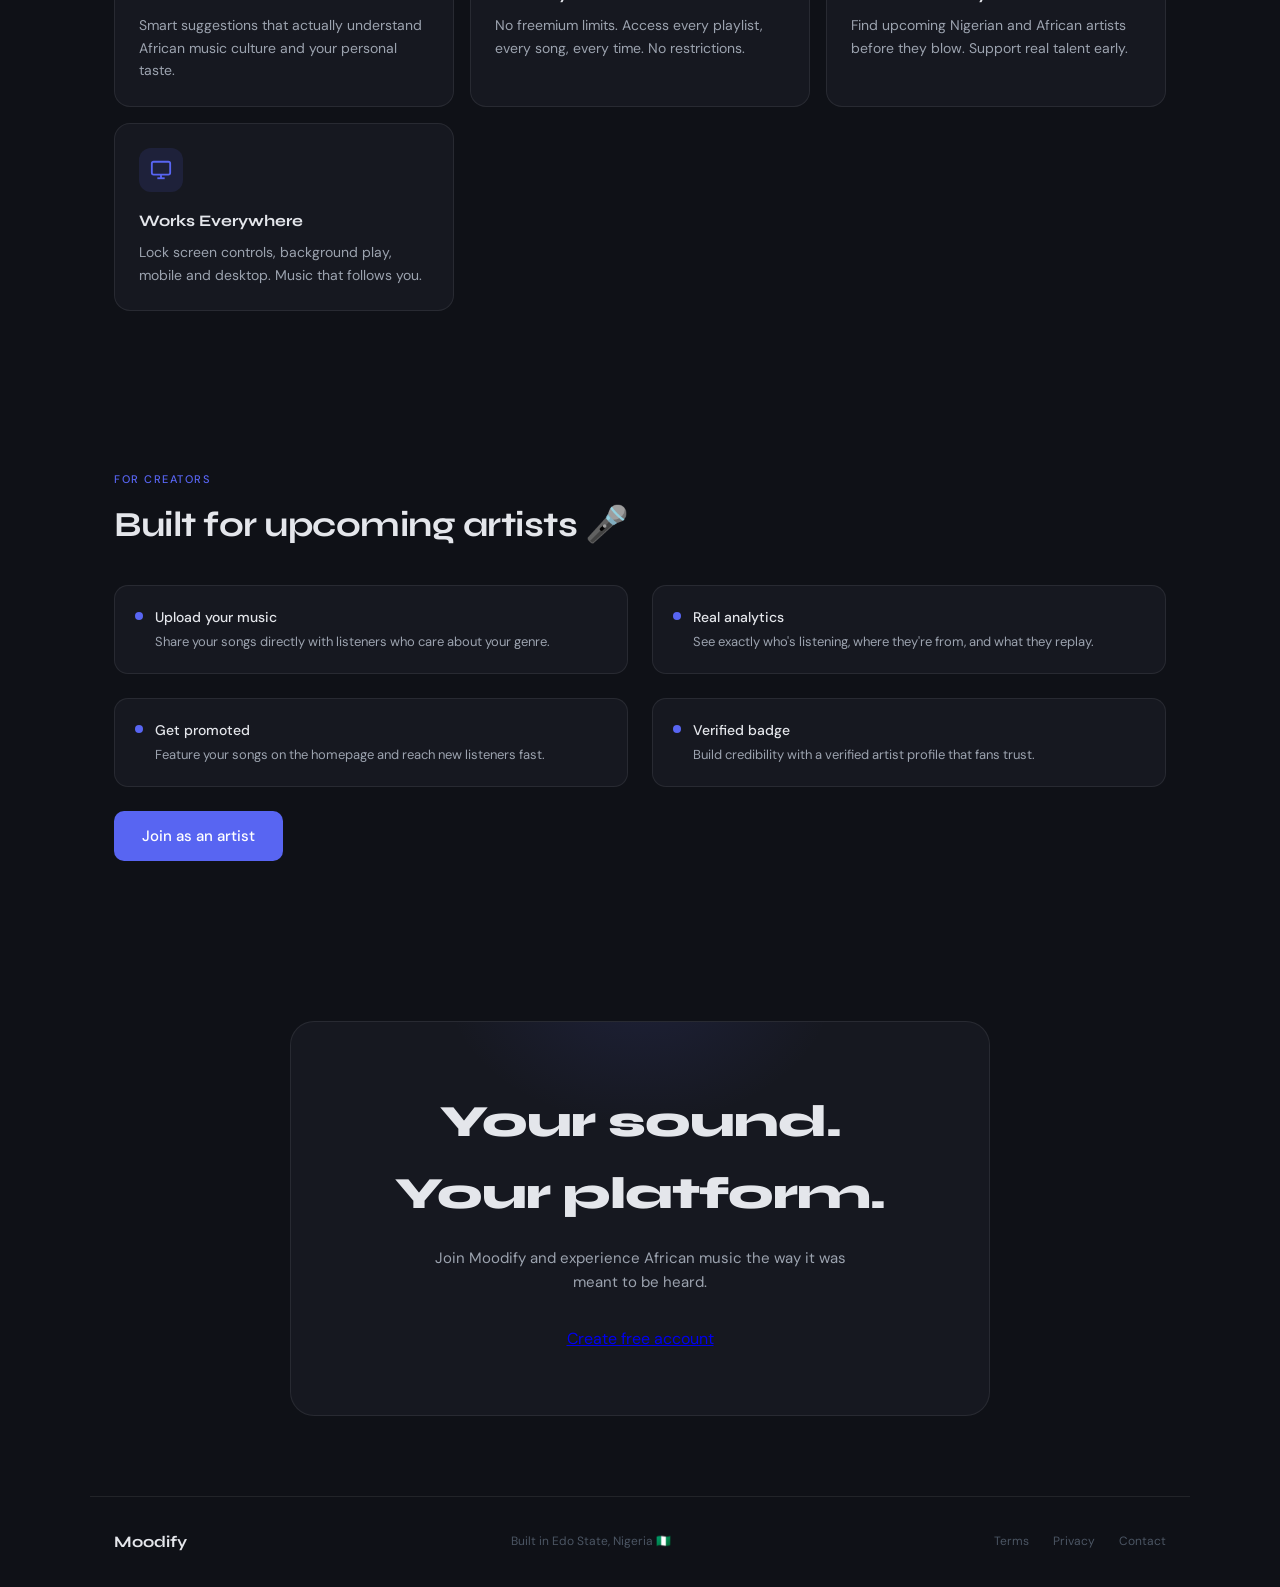
==== commit 78ed8744: "fix: update file paths after removing index.html from frontend folder" ====
--- a/index.html
+++ b/index.html
@@ -553,8 +553,8 @@
     <div class="nav-links">
       <a href="#features" class="nav-link">Features</a>
       <a href="#artists" class="nav-link">For Artists</a>
-      <a href="/home/login.html" class="nav-link">Sign in</a>
-      <a href="/home/signup.html" class="nav-cta">Get started</a>
+      <a href="home/login.html" class="nav-link">Sign in</a>
+      <a href="home/signup.html" class="nav-cta">Get started</a>
     </div>
   </nav>
 
@@ -574,13 +574,13 @@
       Full access, real recommendations, zero restrictions.
     </p>
     <div class="hero-btns">
-      <a href="signup.html" class="btn-primary">
+      <a href="home/signup.html" class="btn-primary">
         <svg width="16" height="16" viewBox="0 0 24 24" fill="none" stroke="currentColor" stroke-width="2">
           <polygon points="5 3 19 12 5 21 5 3"/>
         </svg>
         Start listening free
       </a>
-      <a href="signup.html" class="btn-secondary">Join as artist</a>
+      <a href="home/signup.html" class="btn-secondary">Join as artist</a>
     </div>
     <div class="hero-stats">
       <div class="stat">
@@ -712,7 +712,7 @@
       </div>
     </div>
     <div style="margin-top: 1.5rem;">
-      <a href="/home/signup.html" class="btn-primary">Join as an artist</a>
+      <a href="home/signup.html" class="btn-primary">Join as an artist</a>
     </div>
   </section>
 
@@ -722,7 +722,7 @@
       <div class="cta-glow"></div>
       <h2 class="cta-title">Your sound.<br/>Your platform.</h2>
       <p class="cta-sub">Join Moodify and experience African music the way it was meant to be heard.</p>
-      <a href="/home/signup.html" class="btn-primary">
+      <a href=\"home/signup.html\" class=\"btn-primary\">
         Create free account
       </a>
     </div>
